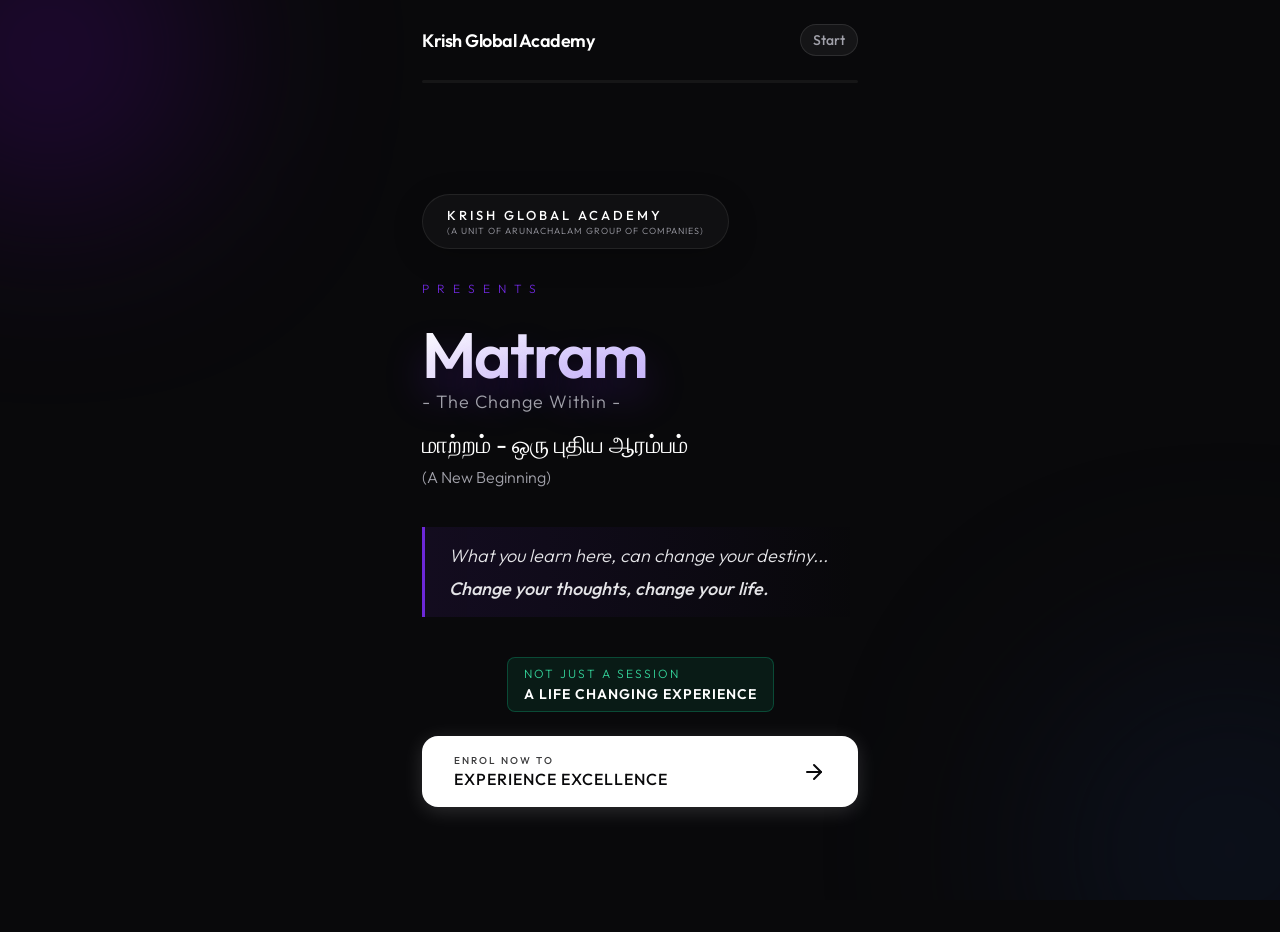
==== index.html @ 9f2ff913 "Add files via upload" ====
<!DOCTYPE html>
<html lang="en">

<head>
  <meta charset="UTF-8">
  <meta name="viewport" content="width=device-width, initial-scale=1.0, maximum-scale=1.0, user-scalable=no">
  <title>Matram - Form Submission</title>
  <link rel="stylesheet" href="style.css">
  <link rel="preconnect" href="https://fonts.googleapis.com">
  <link rel="preconnect" href="https://fonts.gstatic.com" crossorigin>
  <link href="https://fonts.googleapis.com/css2?family=Outfit:wght@300;400;500;600&display=swap" rel="stylesheet">
</head>

<body>

  <div class="background-elements">
    <div class="blob top-left"></div>
    <div class="blob bottom-right"></div>
  </div>

  <div class="app-container">
    <header class="form-header">
      <div class="logo">Krish Global Academy</div>
      <div class="progress-wrap">
        <span id="progressText">1 / 5</span>
      </div>
    </header>

    <div class="progress-container">
      <div class="progress-bar" id="progressBar"></div>
    </div>

    <div class="screens-container" id="screensContainer">

      <!-- Screen 0: Welcome -->
      <div class="screen active" data-index="0" style="padding-top: 50px;">
        <div class="content fade-in-up">

          <div class="presentation-badge">
            <span class="academy-name">KRISH GLOBAL ACADEMY</span>
            <span class="academy-sub">(A Unit of Arunachalam Group of Companies)</span>
          </div>

          <div class="presents-text">PRESENTS</div>

          <div class="title-lockup">
            <h1 class="main-title" style="margin-bottom:0;">Matram</h1>
            <div class="sub-titles">
              <span class="eng-sub">- The Change Within -</span>
              <span class="tam-sub" style="margin-top: 8px;">மாற்றம் - ஒரு புதிய ஆரம்பம்</span>
              <span class="eng-sub-small">(A New Beginning)</span>
            </div>
          </div>

          <div class="quote-box">
            <p>What you learn here, can change your destiny...</p>
            <p><strong>Change your thoughts, change your life.</strong></p>
          </div>

          <div class="footer-lockup">
            <div class="experience-tag">
              <span class="tag-label">NOT JUST A SESSION</span>
              <span class="tag-value">A LIFE CHANGING EXPERIENCE</span>
            </div>

            <button class="primary-btn pulse-glow" style="width:100%; border-radius: 16px;" onclick="nextScreen()">
              <div class="btn-content">
                <span class="btn-top">ENROL NOW TO</span>
                <span class="btn-main">EXPERIENCE EXCELLENCE</span>
              </div>
              <svg width="24" height="24" viewBox="0 0 24 24" fill="none" stroke="currentColor" stroke-width="2"
                stroke-linecap="round" stroke-linejoin="round" style="margin-left: auto;">
                <line x1="5" y1="12" x2="19" y2="12"></line>
                <polyline points="12 5 19 12 12 19"></polyline>
              </svg>
            </button>
          </div>

        </div>
      </div>

      <!-- Screen 1: Name -->
      <div class="screen" data-index="1">
        <div class="content">
          <h2>Change Your Thoughts,<br>Change Your Life...</h2>
          <p class="subtitle">Let's start your new beginning. What is your full name?</p>
          <div class="input-group">
            <input type="text" id="nameInput" placeholder="e.g. Jane Doe" required autocomplete="name">
            <div class="focus-border"></div>
          </div>
          <button class="primary-btn mt-large" onclick="nextScreen()">
            <span>Continue</span>
          </button>
        </div>
      </div>

      <!-- Screen 2: Email -->
      <div class="screen" data-index="2">
        <div class="content">
          <h2>Where should we send your class details?</h2>
          <p class="subtitle">We'll send your masterclass invitation here.</p>
          <div class="input-group">
            <input type="email" id="emailInput" placeholder="name@example.com" required autocomplete="email">
            <div class="focus-border"></div>
          </div>
          <button class="primary-btn mt-large" onclick="nextScreen()">
            <span>Continue</span>
          </button>
        </div>
      </div>

      <!-- Screen 3: Interest -->
      <div class="screen" data-index="3">
        <div class="content">
          <h2>What is your primary goal?</h2>
          <p class="subtitle">Select the area you want to improve the most.</p>
          <div class="options-grid">
            <div class="option-card">
              <div class="option-icon">💎</div>
              <span>Confidence</span>
            </div>
            <div class="option-card">
              <div class="option-icon">📈</div>
              <span>Career Growth</span>
            </div>
            <div class="option-card">
              <div class="option-icon">🧠</div>
              <span>Mindset</span>
            </div>
            <div class="option-card">
              <div class="option-icon">🌱</div>
              <span>Personal Wellness</span>
            </div>
          </div>
          <!-- Next triggered automatically on select -->
        </div>
      </div>

      <!-- Screen 4: Comments -->
      <div class="screen" data-index="4">
        <div class="content">
          <h2>Anything else you'd like to share?</h2>
          <p class="subtitle">Tell us briefly about your biggest current challenge.</p>
          <div class="input-group">
            <textarea id="detailsInput" placeholder="I struggle with..." rows="4"></textarea>
            <div class="focus-border"></div>
          </div>
          <button class="primary-btn mt-large finish-btn" onclick="nextScreen()">
            <span>Submit</span>
            <svg width="24" height="24" viewBox="0 0 24 24" fill="none" stroke="currentColor" stroke-width="2"
              stroke-linecap="round" stroke-linejoin="round">
              <polyline points="20 6 9 17 4 12"></polyline>
            </svg>
          </button>
        </div>
      </div>

      <!-- Screen 5: Success -->
      <div class="screen" data-index="5">
        <div class="content text-center success-content">
          <div class="success-icon">
            <svg viewBox="0 0 24 24" fill="none" stroke="currentColor" stroke-width="2">
              <polyline points="20 6 9 17 4 12"></polyline>
            </svg>
          </div>
          <h1>You're In!</h1>
          <p class="subtitle">Get ready for a life-changing experience. We will email your class details shortly.</p>
        </div>
      </div>

    </div>
  </div>

  <script src="script.js"></script>
</body>

</html>
---- style.css ----
/* style.css */
:root {
  --bg-dark: #09090b;
  --bg-card: rgba(24, 24, 27, 0.6);
  --text-primary: #ffffff;
  --text-secondary: #a1a1aa;
  --accent: #6d28d9;
  --accent-hover: #5b21b6;
  --accent-glow: rgba(109, 40, 217, 0.5);
  --border-light: rgba(255, 255, 255, 0.1);
  --border-focus: rgba(255, 255, 255, 0.3);
  --success: #10b981;
  --font-family: 'Outfit', -apple-system, BlinkMacSystemFont, sans-serif;
  --transition: all 0.4s cubic-bezier(0.16, 1, 0.3, 1);
}

* {
  box-sizing: border-box;
  margin: 0;
  padding: 0;
  -webkit-tap-highlight-color: transparent;
}

body {
  background-color: var(--bg-dark);
  color: var(--text-primary);
  font-family: var(--font-family);
  font-weight: 300;
  height: 100vh;
  width: 100vw;
  overflow: hidden;
  position: relative;
  display: flex;
  justify-content: center;
}

/* Background Effects */
.background-elements {
  position: absolute;
  top: 0; left: 0; width: 100%; height: 100%;
  overflow: hidden;
  z-index: 0;
  pointer-events: none;
}

.blob {
  position: absolute;
  border-radius: 50%;
  filter: blur(100px);
  opacity: 0.5;
  animation: float 10s ease-in-out infinite alternate;
}

.blob.top-left {
  width: 300px; height: 300px;
  background: #3b0764;
  top: -100px; left: -100px;
}

.blob.bottom-right {
  width: 400px; height: 400px;
  background: #0f172a;
  bottom: -150px; right: -150px;
  animation-delay: -5s;
}

@keyframes float {
  0% { transform: translate(0, 0) scale(1); }
  100% { transform: translate(30px, 50px) scale(1.1); }
}

.app-container {
  width: 100%;
  height: 100%;
  max-width: 500px;
  position: relative;
  display: flex;
  flex-direction: column;
  z-index: 1;
  background: transparent;
}

/* Header */
.form-header {
  display: flex;
  justify-content: space-between;
  align-items: center;
  padding: 24px 32px;
  opacity: 0;
  transform: translateY(-20px);
  animation: fadeInDown 0.8s forwards 0.2s;
}

.logo {
  font-weight: 600;
  font-size: 18px;
  letter-spacing: -0.5px;
}

.progress-wrap {
  font-size: 14px;
  font-weight: 500;
  color: var(--text-secondary);
  background: rgba(255, 255, 255, 0.05);
  padding: 6px 12px;
  border-radius: 20px;
  backdrop-filter: blur(10px);
  border: 1px solid var(--border-light);
}

/* Progress Bar */
.progress-container {
  height: 3px;
  background: rgba(255, 255, 255, 0.05);
  margin: 0 32px;
  border-radius: 3px;
  overflow: hidden;
}

.progress-bar {
  height: 100%;
  background: var(--text-primary);
  width: 0%;
  transition: width 0.6s cubic-bezier(0.65, 0, 0.35, 1);
  box-shadow: 0 0 10px rgba(255,255,255,0.5);
}

/* Screens */
.screens-container {
  flex: 1;
  position: relative;
}

.screen {
  position: absolute;
  top: 0; left: 0; width: 100%; height: 100%;
  display: flex;
  flex-direction: column;
  justify-content: center;
  padding: 32px;
  opacity: 0;
  pointer-events: none;
  transform: translateY(40px) scale(0.98);
  transition: var(--transition);
}

.screen.active {
  opacity: 1;
  pointer-events: all;
  transform: translateY(0) scale(1);
}

.screen.previous {
  transform: translateY(-40px) scale(0.98);
  opacity: 0;
}

.content {
  width: 100%;
}

.icon-wrap {
  font-size: 48px;
  margin-bottom: 24px;
  display: inline-block;
  animation: pulse 2s infinite alternate;
}

@keyframes pulse {
  0% { transform: scale(1); text-shadow: 0 0 0 rgba(255,255,255,0); }
  100% { transform: scale(1.1); text-shadow: 0 0 20px rgba(255,255,255,0.3); }
}

h1 {
  font-size: 42px;
  font-weight: 500;
  line-height: 1.1;
  letter-spacing: -1px;
  margin-bottom: 16px;
  background: linear-gradient(180deg, #fff, #a1a1aa);
  -webkit-background-clip: text;
  -webkit-text-fill-color: transparent;
}

h2 {
  font-size: 32px;
  font-weight: 500;
  line-height: 1.2;
  margin-bottom: 12px;
  letter-spacing: -0.5px;
}

p.subtitle {
  color: var(--text-secondary);
  font-size: 18px;
  line-height: 1.5;
}

/* Inputs */
.input-group {
  margin-top: 40px;
  position: relative;
}

input[type="text"],
input[type="email"],
textarea {
  width: 100%;
  background: transparent;
  border: none;
  color: var(--text-primary);
  font-size: 28px;
  font-weight: 400;
  padding: 12px 0;
  font-family: inherit;
  outline: none;
  resize: none;
}

input::placeholder, textarea::placeholder {
  color: rgba(255, 255, 255, 0.15);
}

.focus-border {
  position: absolute;
  bottom: 0;
  left: 0;
  width: 100%;
  height: 2px;
  background: var(--border-light);
  transition: var(--transition);
}

.focus-border::after {
  content: '';
  position: absolute;
  bottom: 0;
  left: 0;
  width: 0%;
  height: 2px;
  background: var(--text-primary);
  transition: width 0.4s ease;
  box-shadow: 0 0 10px rgba(255,255,255,0.3);
}

input:focus ~ .focus-border::after,
textarea:focus ~ .focus-border::after {
  width: 100%;
}

.error-shake {
  animation: shake 0.5s cubic-bezier(.36,.07,.19,.97) both;
}

@keyframes shake {
  10%, 90% { transform: translate3d(-1px, 0, 0); }
  20%, 80% { transform: translate3d(2px, 0, 0); }
  30%, 50%, 70% { transform: translate3d(-4px, 0, 0); }
  40%, 60% { transform: translate3d(4px, 0, 0); }
}

/* Buttons */
.primary-btn {
  background: var(--text-primary);
  color: var(--bg-dark);
  border: none;
  border-radius: 100px;
  padding: 18px 32px;
  font-size: 18px;
  font-weight: 500;
  font-family: inherit;
  cursor: pointer;
  display: flex;
  align-items: center;
  justify-content: center;
  gap: 12px;
  width: fit-content;
  transition: var(--transition);
  box-shadow: 0 4px 20px rgba(255, 255, 255, 0.15);
}

.primary-btn:hover {
  transform: translateY(-2px);
  box-shadow: 0 6px 25px rgba(255, 255, 255, 0.25);
  background: #f4f4f5;
}

.primary-btn:active {
  transform: translateY(1px);
}

.mt-large {
  margin-top: 48px;
}

/* Options */
.options-grid {
  display: flex;
  flex-direction: column;
  gap: 16px;
  margin-top: 40px;
}

.option-card {
  background: var(--bg-card);
  border: 1px solid var(--border-light);
  border-radius: 16px;
  padding: 20px 24px;
  display: flex;
  align-items: center;
  gap: 16px;
  cursor: pointer;
  transition: var(--transition);
  font-size: 18px;
  backdrop-filter: blur(10px);
}

.option-icon {
  font-size: 24px;
  background: rgba(255, 255, 255, 0.05);
  width: 48px;
  height: 48px;
  border-radius: 50%;
  display: flex;
  align-items: center;
  justify-content: center;
}

.option-card:hover {
  border-color: var(--border-focus);
  background: rgba(255, 255, 255, 0.05);
  transform: translateY(-2px);
}

.option-card.selected {
  border-color: var(--text-primary);
  background: rgba(255, 255, 255, 0.1);
  box-shadow: 0 0 20px rgba(255,255,255,0.1);
}

.option-card.selected .option-icon {
  background: var(--text-primary);
  color: var(--bg-dark);
}

/* Success Screen */
.text-center {
  text-align: center;
  align-items: center;
  display: flex;
  flex-direction: column;
}

.success-icon {
  width: 80px;
  height: 80px;
  background: var(--success);
  border-radius: 50%;
  display: flex;
  align-items: center;
  justify-content: center;
  margin-bottom: 32px;
  color: #fff;
  box-shadow: 0 0 40px rgba(16, 185, 129, 0.4);
  animation: scaleIn 0.6s cubic-bezier(0.175, 0.885, 0.32, 1.275) forwards;
}

.success-icon svg {
  width: 40px;
  height: 40px;
}

/* Animations */
.fade-in-up {
  animation: fadeInUp 0.8s cubic-bezier(0.16, 1, 0.3, 1) forwards;
}

@keyframes fadeInUp {
  from { opacity: 0; transform: translateY(40px); }
  to { opacity: 1; transform: translateY(0); }
}

@keyframes fadeInDown {
  from { opacity: 0; transform: translateY(-20px); }
  to { opacity: 1; transform: translateY(0); }
}

@keyframes scaleIn {
  from { transform: scale(0); opacity: 0; }
  to { transform: scale(1); opacity: 1; }
}

/* Custom Screen 0 Layout */
.presentation-badge {
  display: inline-flex;
  flex-direction: column;
  background: rgba(255, 255, 255, 0.03);
  border: 1px solid rgba(255, 255, 255, 0.08);
  padding: 12px 24px;
  border-radius: 100px;
  backdrop-filter: blur(10px);
  margin: 0 auto 32px auto;
  box-shadow: 0 8px 32px rgba(0, 0, 0, 0.2);
}
.academy-name {
  font-size: 13px;
  letter-spacing: 3px;
  text-transform: uppercase;
  color: #fff;
  font-weight: 500;
  margin-bottom: 2px;
}
.academy-sub {
  font-size: 9px;
  letter-spacing: 1px;
  text-transform: uppercase;
  color: var(--text-secondary);
}
.presents-text {
  font-size: 12px;
  letter-spacing: 8px;
  text-transform: uppercase;
  color: var(--accent);
  margin-bottom: 24px;
}
.title-lockup {
  margin-bottom: 40px;
}
.main-title {
  font-size: 64px;
  font-weight: 600;
  letter-spacing: -2px;
  line-height: 1.1;
  background: linear-gradient(135deg, #ffffff 0%, #a78bfa 100%);
  -webkit-background-clip: text;
  -webkit-text-fill-color: transparent;
  margin-bottom: 8px;
  text-shadow: 0 20px 40px rgba(109, 40, 217, 0.3);
}
.sub-titles {
  display: flex;
  flex-direction: column;
  gap: 8px;
}
.eng-sub {
  font-size: 18px;
  color: var(--text-secondary);
  letter-spacing: 1px;
}
.tam-sub {
  font-size: 24px;
  color: #fff;
  font-weight: 400;
}
.eng-sub-small {
  font-size: 16px;
  color: var(--text-secondary);
}
.quote-box {
  border-left: 3px solid var(--accent);
  padding: 16px 24px;
  background: linear-gradient(90deg, rgba(109,40,217,0.1) 0%, rgba(0,0,0,0) 100%);
  margin-bottom: 40px;
  text-align: left;
}
.quote-box p {
  font-size: 18px;
  font-style: italic;
  color: #e4e4e7;
  line-height: 1.4;
  margin-bottom: 8px;
}
.quote-box p:last-child {
  margin-bottom: 0;
}
.quote-box p strong {
  font-weight: 500;
}
.footer-lockup {
  display: flex;
  flex-direction: column;
  align-items: center;
}
.experience-tag {
  display: inline-block;
  background: rgba(16, 185, 129, 0.1);
  border: 1px solid rgba(16, 185, 129, 0.3);
  padding: 8px 16px;
  border-radius: 8px;
  margin-bottom: 24px;
}
.tag-label {
  display: block;
  color: #34d399;
  font-size: 12px;
  letter-spacing: 2px;
  margin-bottom: 4px;
}
.tag-value {
  display: block;
  font-size: 14px;
  font-weight: 600;
  letter-spacing: 1px;
  color: #fff;
}
.btn-content {
  display: flex;
  flex-direction: column;
  align-items: flex-start;
}
.btn-top {
  font-size: 10px;
  letter-spacing: 2px;
  opacity: 0.8;
  margin-bottom: 2px;
}
.btn-main {
  font-size: 16px;
  letter-spacing: 1px;
}
.pulse-glow {
  animation: buttonPulse 3s infinite;
}
@keyframes buttonPulse {
  0% { box-shadow: 0 0 0 0 rgba(167, 139, 250, 0.4); }
  70% { box-shadow: 0 0 0 15px rgba(167, 139, 250, 0); }
  100% { box-shadow: 0 0 0 0 rgba(167, 139, 250, 0); }
}

@media (max-width: 480px) {
  h1 { font-size: 36px; }
  h2 { font-size: 28px; }
  input[type="text"], input[type="email"], textarea { font-size: 24px; }
  .primary-btn { width: 100%; justify-content: center; }
  .main-title { font-size: 52px; }
  .tam-sub { font-size: 22px; }
  .experience-tag { width: 100%; border-radius: 12px; }
}
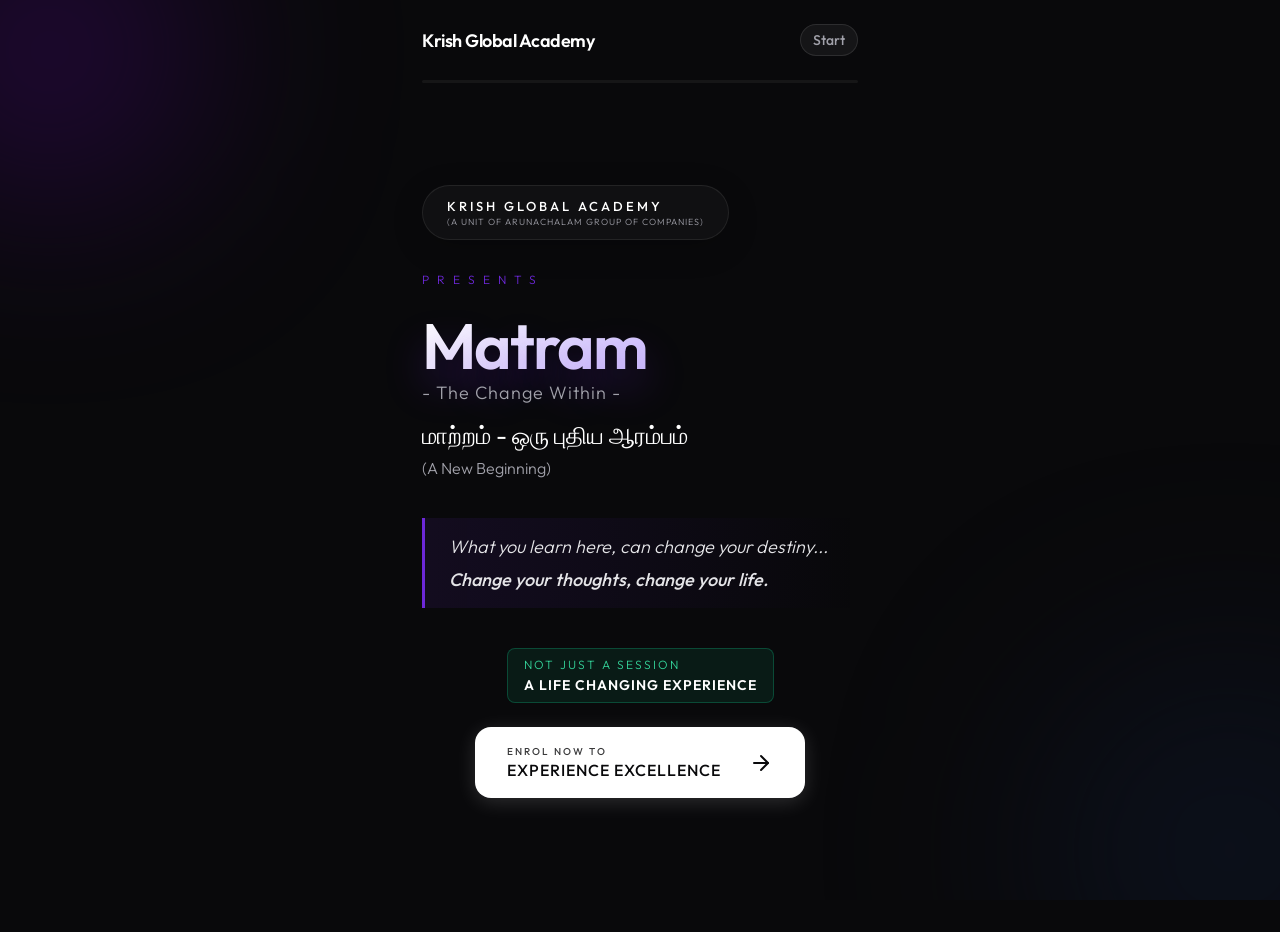
==== commit 5d92fe34: "Update index.html" ====
--- a/index.html
+++ b/index.html
@@ -33,7 +33,7 @@
     <div class="screens-container" id="screensContainer">
 
       <!-- Screen 0: Welcome -->
-      <div class="screen active" data-index="0" style="padding-top: 50px;">
+      <div class="screen active" data-index="0">
         <div class="content fade-in-up">
 
           <div class="presentation-badge">
@@ -63,13 +63,13 @@
               <span class="tag-value">A LIFE CHANGING EXPERIENCE</span>
             </div>
 
-            <button class="primary-btn pulse-glow" style="width:100%; border-radius: 16px;" onclick="nextScreen()">
+            <button class="primary-btn pulse-glow" style="margin: 0 auto; border-radius: 16px;" onclick="nextScreen()">
               <div class="btn-content">
                 <span class="btn-top">ENROL NOW TO</span>
                 <span class="btn-main">EXPERIENCE EXCELLENCE</span>
               </div>
               <svg width="24" height="24" viewBox="0 0 24 24" fill="none" stroke="currentColor" stroke-width="2"
-                stroke-linecap="round" stroke-linejoin="round" style="margin-left: auto;">
+                stroke-linecap="round" stroke-linejoin="round" style="margin-left: 16px;">
                 <line x1="5" y1="12" x2="19" y2="12"></line>
                 <polyline points="12 5 19 12 12 19"></polyline>
               </svg>
@@ -174,4 +174,4 @@
   <script src="script.js"></script>
 </body>
 
-</html>+</html>
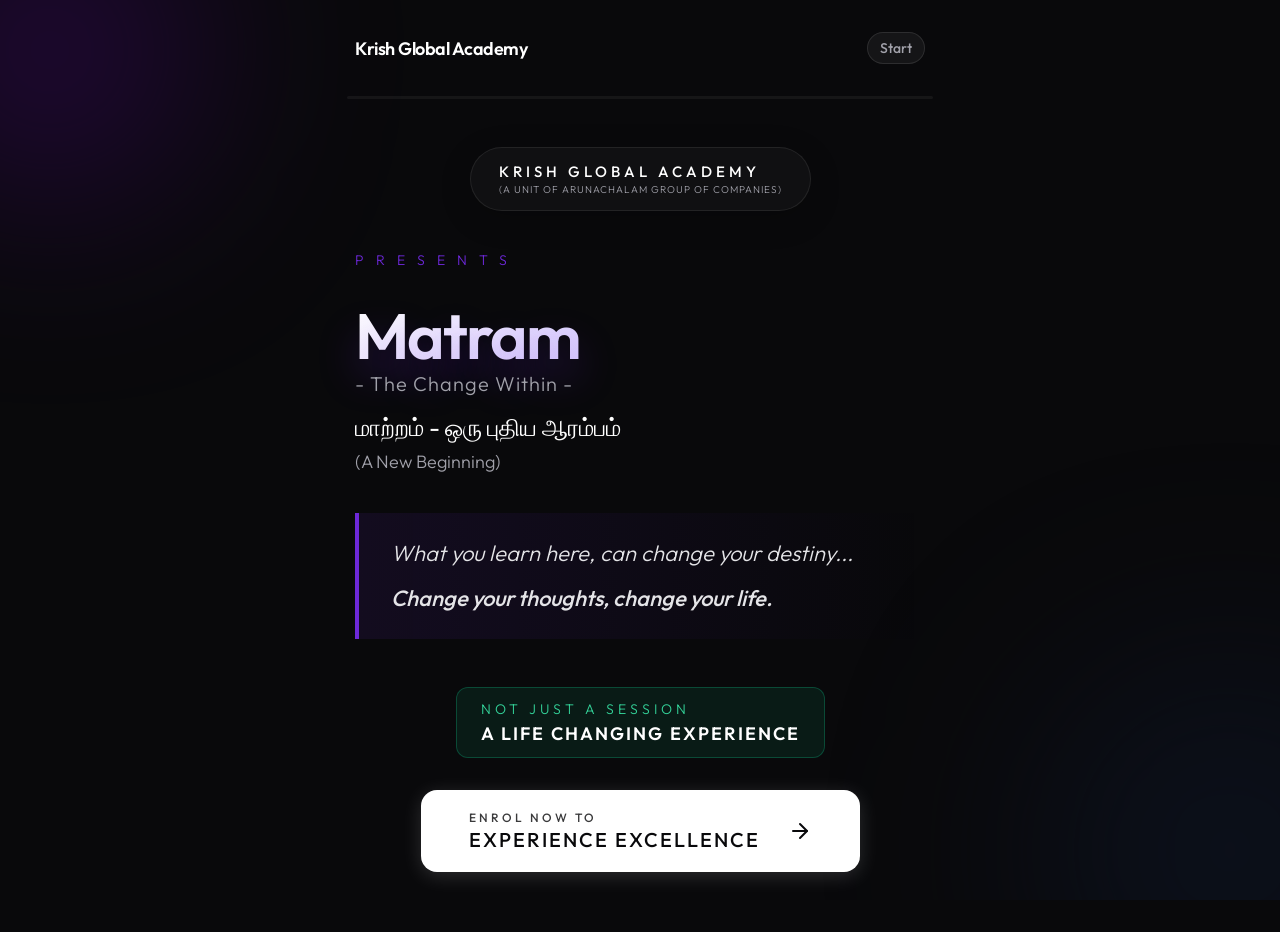
==== commit 9dc5947e: "Update form screens for user information collection" ====
--- a/index.html
+++ b/index.html
@@ -94,77 +94,235 @@
         </div>
       </div>
 
-      <!-- Screen 2: Email -->
+      <!-- Screen 2: Age & DOB -->
       <div class="screen" data-index="2">
         <div class="content">
-          <h2>Where should we send your class details?</h2>
-          <p class="subtitle">We'll send your masterclass invitation here.</p>
-          <div class="input-group">
-            <input type="email" id="emailInput" placeholder="name@example.com" required autocomplete="email">
-            <div class="focus-border"></div>
-          </div>
-          <button class="primary-btn mt-large" onclick="nextScreen()">
-            <span>Continue</span>
-          </button>
-        </div>
-      </div>
-
-      <!-- Screen 3: Interest -->
+          <h2>About You</h2>
+          <p class="subtitle">Please provide your age and date of birth.</p>
+          <div class="input-group">
+            <input type="number" id="ageInput" placeholder="Your Age" required min="10" max="120"
+              style="margin-bottom: 24px;">
+            <div class="focus-border"></div>
+          </div>
+          <div class="input-group" style="margin-top: 16px;">
+            <input type="date" id="dobInput" required>
+            <div class="focus-border"></div>
+          </div>
+          <button class="primary-btn mt-large" onclick="nextScreen()">
+            <span>Continue</span>
+          </button>
+        </div>
+      </div>
+
+      <!-- Screen 3: Gender -->
       <div class="screen" data-index="3">
         <div class="content">
-          <h2>What is your primary goal?</h2>
-          <p class="subtitle">Select the area you want to improve the most.</p>
-          <div class="options-grid">
-            <div class="option-card">
-              <div class="option-icon">💎</div>
-              <span>Confidence</span>
-            </div>
-            <div class="option-card">
-              <div class="option-icon">📈</div>
-              <span>Career Growth</span>
-            </div>
-            <div class="option-card">
-              <div class="option-icon">🧠</div>
-              <span>Mindset</span>
-            </div>
-            <div class="option-card">
-              <div class="option-icon">🌱</div>
-              <span>Personal Wellness</span>
-            </div>
-          </div>
-          <!-- Next triggered automatically on select -->
-        </div>
-      </div>
-
-      <!-- Screen 4: Comments -->
+          <h2>What is your gender?</h2>
+          <p class="subtitle">Select your gender below.</p>
+          <div class="options-grid" data-field="gender">
+            <div class="option-card" data-value="Male">
+              <span>Male</span>
+            </div>
+            <div class="option-card" data-value="Female">
+              <span>Female</span>
+            </div>
+            <div class="option-card" data-value="Other">
+              <span>Other</span>
+            </div>
+          </div>
+        </div>
+      </div>
+
+      <!-- Screen 4: Whatsapp -->
       <div class="screen" data-index="4">
         <div class="content">
-          <h2>Anything else you'd like to share?</h2>
-          <p class="subtitle">Tell us briefly about your biggest current challenge.</p>
-          <div class="input-group">
-            <textarea id="detailsInput" placeholder="I struggle with..." rows="4"></textarea>
-            <div class="focus-border"></div>
-          </div>
-          <button class="primary-btn mt-large finish-btn" onclick="nextScreen()">
-            <span>Submit</span>
-            <svg width="24" height="24" viewBox="0 0 24 24" fill="none" stroke="currentColor" stroke-width="2"
-              stroke-linecap="round" stroke-linejoin="round">
-              <polyline points="20 6 9 17 4 12"></polyline>
-            </svg>
-          </button>
-        </div>
-      </div>
-
-      <!-- Screen 5: Success -->
+          <h2>Your WhatsApp Number</h2>
+          <p class="subtitle">For updates regarding the program.</p>
+          <div class="input-group">
+            <input type="tel" id="whatsappInput" placeholder="+91 98765 43210" required>
+            <div class="focus-border"></div>
+          </div>
+          <button class="primary-btn mt-large" onclick="nextScreen()">
+            <span>Continue</span>
+          </button>
+        </div>
+      </div>
+
+      <!-- Screen 5: Address -->
       <div class="screen" data-index="5">
+        <div class="content">
+          <h2>Residential Address</h2>
+          <p class="subtitle">Where do you live?</p>
+          <div class="input-group">
+            <textarea id="addressInput" placeholder="Enter your full address..." rows="4" required></textarea>
+            <div class="focus-border"></div>
+          </div>
+          <button class="primary-btn mt-large" onclick="nextScreen()">
+            <span>Continue</span>
+          </button>
+        </div>
+      </div>
+
+      <!-- Screen 6: Occupation -->
+      <div class="screen" data-index="6">
+        <div class="content">
+          <h2>Current Occupation</h2>
+          <p class="subtitle">What do you currently do?</p>
+          <div class="options-grid" data-field="occupation">
+            <div class="option-card" data-value="Student">
+              <span>Student</span>
+            </div>
+            <div class="option-card" data-value="Working Professional">
+              <span>Working Professional</span>
+            </div>
+            <div class="option-card" data-value="Business/Self-employed">
+              <span>Business/Self-employed</span>
+            </div>
+            <div class="option-card" data-value="Other">
+              <span>Other</span>
+            </div>
+          </div>
+          <div class="conditional-wrap" id="studentCourseWrap">
+            <div class="input-group">
+              <input type="text" id="courseInput" placeholder="Which course are you pursuing?">
+              <div class="focus-border"></div>
+            </div>
+            <button class="primary-btn mt-large" onclick="nextScreen()">
+              <span>Continue</span>
+            </button>
+          </div>
+        </div>
+      </div>
+
+      <!-- Screen 7: Aim/Goal -->
+      <div class="screen" data-index="7">
+        <div class="content">
+          <h2>Your Aim / Goal</h2>
+          <p class="subtitle">What do you want to achieve in life?</p>
+          <div class="input-group">
+            <textarea id="aimInput" placeholder="My goal is..." rows="3" required></textarea>
+            <div class="focus-border"></div>
+          </div>
+          <button class="primary-btn mt-large" onclick="nextScreen()">
+            <span>Continue</span>
+          </button>
+        </div>
+      </div>
+
+      <!-- Screen 8: Program Source -->
+      <div class="screen" data-index="8">
+        <div class="content">
+          <h2>How did you know about this program?</h2>
+          <p class="subtitle">Select one below.</p>
+          <div class="options-grid" data-field="source">
+            <div class="option-card" data-value="Instagram/Social Media">
+              <span>Instagram / Social Media</span>
+            </div>
+            <div class="option-card" data-value="Friends/Family">
+              <span>Friends / Family</span>
+            </div>
+            <div class="option-card" data-value="Advertisement">
+              <span>Advertisement</span>
+            </div>
+            <div class="option-card" data-value="Other">
+              <span>Other</span>
+            </div>
+          </div>
+        </div>
+      </div>
+
+      <!-- Screen 9: Payment -->
+      <div class="screen" data-index="9">
+        <div class="content">
+          <h2>Registration Fee Payment</h2>
+          <p class="subtitle">How would you like to pay the ₹350 registration fee? (Our team will contact you within 24
+            hours)</p>
+          <div class="options-grid" data-field="payment">
+            <div class="option-card" data-value="Online">
+              <span>Online Payment</span>
+            </div>
+            <div class="option-card" data-value="Offline">
+              <span>Offline / Cash</span>
+            </div>
+          </div>
+        </div>
+      </div>
+
+      <!-- Screen 10: Health -->
+      <div class="screen" data-index="10">
+        <div class="content">
+          <h2>Health Issues</h2>
+          <p class="subtitle">Do you have any health issues?</p>
+          <div class="options-grid" data-field="health_issues">
+            <div class="option-card" data-value="Yes">
+              <span>Yes</span>
+            </div>
+            <div class="option-card" data-value="No">
+              <span>No</span>
+            </div>
+          </div>
+          <div class="conditional-wrap" id="healthIssueWrap">
+            <div class="input-group">
+              <input type="text" id="healthDetailsInput" placeholder="Please mention briefly...">
+              <div class="focus-border"></div>
+            </div>
+            <button class="primary-btn mt-large" onclick="nextScreen()">
+              <span>Continue</span>
+            </button>
+          </div>
+        </div>
+      </div>
+
+      <!-- Screen 11: Current Problems -->
+      <div class="screen" data-index="11">
+        <div class="content">
+          <h2>Current Life Challenges</h2>
+          <p class="subtitle">Any problems you are facing in your current life? (Feel free to mention)</p>
+          <div class="input-group">
+            <textarea id="problemsInput" placeholder="I am facing..." rows="4"></textarea>
+            <div class="focus-border"></div>
+          </div>
+          <button class="primary-btn mt-large" onclick="nextScreen()">
+            <span>Continue</span>
+          </button>
+        </div>
+      </div>
+
+      <!-- Screen 12: Charity -->
+      <div class="screen" data-index="12">
+        <div class="content">
+          <h2>Charity Contribution</h2>
+          <p class="subtitle">Would you like to contribute for charity?</p>
+          <div class="options-grid" data-field="charity">
+            <div class="option-card" data-value="Yes">
+              <span>Yes</span>
+            </div>
+            <div class="option-card" data-value="No">
+              <span>No</span>
+            </div>
+          </div>
+          <div class="conditional-wrap" id="charitySubmitWrap">
+            <button class="primary-btn mt-large finish-btn" onclick="nextScreen()">
+              <span>Submit Profile</span>
+              <svg width="24" height="24" viewBox="0 0 24 24" fill="none" stroke="currentColor" stroke-width="2"
+                stroke-linecap="round" stroke-linejoin="round">
+                <polyline points="20 6 9 17 4 12"></polyline>
+              </svg>
+            </button>
+          </div>
+        </div>
+      </div>
+
+      <!-- Screen 13: Success -->
+      <div class="screen" data-index="13">
         <div class="content text-center success-content">
           <div class="success-icon">
             <svg viewBox="0 0 24 24" fill="none" stroke="currentColor" stroke-width="2">
               <polyline points="20 6 9 17 4 12"></polyline>
             </svg>
           </div>
-          <h1>You're In!</h1>
-          <p class="subtitle">Get ready for a life-changing experience. We will email your class details shortly.</p>
+          <h1>Successfully Registered!</h1>
+          <p class="subtitle">Thank you for submitting your details. Our team will contact you within 24 hours.</p>
         </div>
       </div>
 
--- a/style.css
+++ b/style.css
@@ -21,12 +21,20 @@
   -webkit-tap-highlight-color: transparent;
 }
 
+html {
+  height: -webkit-fill-available;
+}
+
 body {
   background-color: var(--bg-dark);
   color: var(--text-primary);
   font-family: var(--font-family);
   font-weight: 300;
   height: 100vh;
+  /* Fallback */
+  height: 100dvh;
+  /* Dynamic viewport height fixes mobile browser UI clipping */
+  min-height: -webkit-fill-available;
   width: 100vw;
   overflow: hidden;
   position: relative;
@@ -37,7 +45,10 @@
 /* Background Effects */
 .background-elements {
   position: absolute;
-  top: 0; left: 0; width: 100%; height: 100%;
+  top: 0;
+  left: 0;
+  width: 100%;
+  height: 100%;
   overflow: hidden;
   z-index: 0;
   pointer-events: none;
@@ -52,27 +63,36 @@
 }
 
 .blob.top-left {
-  width: 300px; height: 300px;
+  width: 300px;
+  height: 300px;
   background: #3b0764;
-  top: -100px; left: -100px;
+  top: -100px;
+  left: -100px;
 }
 
 .blob.bottom-right {
-  width: 400px; height: 400px;
+  width: 400px;
+  height: 400px;
   background: #0f172a;
-  bottom: -150px; right: -150px;
+  bottom: -150px;
+  right: -150px;
   animation-delay: -5s;
 }
 
 @keyframes float {
-  0% { transform: translate(0, 0) scale(1); }
-  100% { transform: translate(30px, 50px) scale(1.1); }
+  0% {
+    transform: translate(0, 0) scale(1);
+  }
+
+  100% {
+    transform: translate(30px, 50px) scale(1.1);
+  }
 }
 
 .app-container {
   width: 100%;
   height: 100%;
-  max-width: 500px;
+  max-width: 650px;
   position: relative;
   display: flex;
   flex-direction: column;
@@ -122,7 +142,7 @@
   background: var(--text-primary);
   width: 0%;
   transition: width 0.6s cubic-bezier(0.65, 0, 0.35, 1);
-  box-shadow: 0 0 10px rgba(255,255,255,0.5);
+  box-shadow: 0 0 10px rgba(255, 255, 255, 0.5);
 }
 
 /* Screens */
@@ -133,15 +153,21 @@
 
 .screen {
   position: absolute;
-  top: 0; left: 0; width: 100%; height: 100%;
-  display: flex;
-  flex-direction: column;
-  justify-content: center;
-  padding: 32px;
+  top: 0;
+  left: 0;
+  width: 100%;
+  height: 100%;
+  overflow-y: auto;
+  overflow-x: hidden;
   opacity: 0;
   pointer-events: none;
   transform: translateY(40px) scale(0.98);
   transition: var(--transition);
+  scrollbar-width: none;
+}
+
+.screen::-webkit-scrollbar {
+  display: none;
 }
 
 .screen.active {
@@ -157,6 +183,11 @@
 
 .content {
   width: 100%;
+  min-height: 100%;
+  display: flex;
+  flex-direction: column;
+  justify-content: center;
+  padding: 32px;
 }
 
 .icon-wrap {
@@ -167,8 +198,15 @@
 }
 
 @keyframes pulse {
-  0% { transform: scale(1); text-shadow: 0 0 0 rgba(255,255,255,0); }
-  100% { transform: scale(1.1); text-shadow: 0 0 20px rgba(255,255,255,0.3); }
+  0% {
+    transform: scale(1);
+    text-shadow: 0 0 0 rgba(255, 255, 255, 0);
+  }
+
+  100% {
+    transform: scale(1.1);
+    text-shadow: 0 0 20px rgba(255, 255, 255, 0.3);
+  }
 }
 
 h1 {
@@ -217,7 +255,8 @@
   resize: none;
 }
 
-input::placeholder, textarea::placeholder {
+input::placeholder,
+textarea::placeholder {
   color: rgba(255, 255, 255, 0.15);
 }
 
@@ -240,23 +279,40 @@
   height: 2px;
   background: var(--text-primary);
   transition: width 0.4s ease;
-  box-shadow: 0 0 10px rgba(255,255,255,0.3);
-}
-
-input:focus ~ .focus-border::after,
-textarea:focus ~ .focus-border::after {
+  box-shadow: 0 0 10px rgba(255, 255, 255, 0.3);
+}
+
+input:focus~.focus-border::after,
+textarea:focus~.focus-border::after {
   width: 100%;
 }
 
 .error-shake {
-  animation: shake 0.5s cubic-bezier(.36,.07,.19,.97) both;
+  animation: shake 0.5s cubic-bezier(.36, .07, .19, .97) both;
 }
 
 @keyframes shake {
-  10%, 90% { transform: translate3d(-1px, 0, 0); }
-  20%, 80% { transform: translate3d(2px, 0, 0); }
-  30%, 50%, 70% { transform: translate3d(-4px, 0, 0); }
-  40%, 60% { transform: translate3d(4px, 0, 0); }
+
+  10%,
+  90% {
+    transform: translate3d(-1px, 0, 0);
+  }
+
+  20%,
+  80% {
+    transform: translate3d(2px, 0, 0);
+  }
+
+  30%,
+  50%,
+  70% {
+    transform: translate3d(-4px, 0, 0);
+  }
+
+  40%,
+  60% {
+    transform: translate3d(4px, 0, 0);
+  }
 }
 
 /* Buttons */
@@ -335,7 +391,7 @@
 .option-card.selected {
   border-color: var(--text-primary);
   background: rgba(255, 255, 255, 0.1);
-  box-shadow: 0 0 20px rgba(255,255,255,0.1);
+  box-shadow: 0 0 20px rgba(255, 255, 255, 0.1);
 }
 
 .option-card.selected .option-icon {
@@ -376,18 +432,39 @@
 }
 
 @keyframes fadeInUp {
-  from { opacity: 0; transform: translateY(40px); }
-  to { opacity: 1; transform: translateY(0); }
+  from {
+    opacity: 0;
+    transform: translateY(40px);
+  }
+
+  to {
+    opacity: 1;
+    transform: translateY(0);
+  }
 }
 
 @keyframes fadeInDown {
-  from { opacity: 0; transform: translateY(-20px); }
-  to { opacity: 1; transform: translateY(0); }
+  from {
+    opacity: 0;
+    transform: translateY(-20px);
+  }
+
+  to {
+    opacity: 1;
+    transform: translateY(0);
+  }
 }
 
 @keyframes scaleIn {
-  from { transform: scale(0); opacity: 0; }
-  to { transform: scale(1); opacity: 1; }
+  from {
+    transform: scale(0);
+    opacity: 0;
+  }
+
+  to {
+    transform: scale(1);
+    opacity: 1;
+  }
 }
 
 /* Custom Screen 0 Layout */
@@ -402,6 +479,7 @@
   margin: 0 auto 32px auto;
   box-shadow: 0 8px 32px rgba(0, 0, 0, 0.2);
 }
+
 .academy-name {
   font-size: 13px;
   letter-spacing: 3px;
@@ -410,12 +488,14 @@
   font-weight: 500;
   margin-bottom: 2px;
 }
+
 .academy-sub {
   font-size: 9px;
   letter-spacing: 1px;
   text-transform: uppercase;
   color: var(--text-secondary);
 }
+
 .presents-text {
   font-size: 12px;
   letter-spacing: 8px;
@@ -423,9 +503,11 @@
   color: var(--accent);
   margin-bottom: 24px;
 }
+
 .title-lockup {
   margin-bottom: 40px;
 }
+
 .main-title {
   font-size: 64px;
   font-weight: 600;
@@ -437,32 +519,38 @@
   margin-bottom: 8px;
   text-shadow: 0 20px 40px rgba(109, 40, 217, 0.3);
 }
+
 .sub-titles {
   display: flex;
   flex-direction: column;
   gap: 8px;
 }
+
 .eng-sub {
   font-size: 18px;
   color: var(--text-secondary);
   letter-spacing: 1px;
 }
+
 .tam-sub {
   font-size: 24px;
   color: #fff;
   font-weight: 400;
 }
+
 .eng-sub-small {
   font-size: 16px;
   color: var(--text-secondary);
 }
+
 .quote-box {
   border-left: 3px solid var(--accent);
   padding: 16px 24px;
-  background: linear-gradient(90deg, rgba(109,40,217,0.1) 0%, rgba(0,0,0,0) 100%);
+  background: linear-gradient(90deg, rgba(109, 40, 217, 0.1) 0%, rgba(0, 0, 0, 0) 100%);
   margin-bottom: 40px;
   text-align: left;
 }
+
 .quote-box p {
   font-size: 18px;
   font-style: italic;
@@ -470,17 +558,21 @@
   line-height: 1.4;
   margin-bottom: 8px;
 }
+
 .quote-box p:last-child {
   margin-bottom: 0;
 }
+
 .quote-box p strong {
   font-weight: 500;
 }
+
 .footer-lockup {
   display: flex;
   flex-direction: column;
   align-items: center;
 }
+
 .experience-tag {
   display: inline-block;
   background: rgba(16, 185, 129, 0.1);
@@ -489,6 +581,7 @@
   border-radius: 8px;
   margin-bottom: 24px;
 }
+
 .tag-label {
   display: block;
   color: #34d399;
@@ -496,6 +589,7 @@
   letter-spacing: 2px;
   margin-bottom: 4px;
 }
+
 .tag-value {
   display: block;
   font-size: 14px;
@@ -503,36 +597,382 @@
   letter-spacing: 1px;
   color: #fff;
 }
+
 .btn-content {
   display: flex;
   flex-direction: column;
   align-items: flex-start;
 }
+
 .btn-top {
   font-size: 10px;
   letter-spacing: 2px;
   opacity: 0.8;
   margin-bottom: 2px;
 }
+
 .btn-main {
   font-size: 16px;
   letter-spacing: 1px;
 }
+
 .pulse-glow {
   animation: buttonPulse 3s infinite;
 }
+
 @keyframes buttonPulse {
-  0% { box-shadow: 0 0 0 0 rgba(167, 139, 250, 0.4); }
-  70% { box-shadow: 0 0 0 15px rgba(167, 139, 250, 0); }
-  100% { box-shadow: 0 0 0 0 rgba(167, 139, 250, 0); }
+  0% {
+    box-shadow: 0 0 0 0 rgba(167, 139, 250, 0.4);
+  }
+
+  70% {
+    box-shadow: 0 0 0 15px rgba(167, 139, 250, 0);
+  }
+
+  100% {
+    box-shadow: 0 0 0 0 rgba(167, 139, 250, 0);
+  }
 }
 
 @media (max-width: 480px) {
-  h1 { font-size: 36px; }
-  h2 { font-size: 28px; }
-  input[type="text"], input[type="email"], textarea { font-size: 24px; }
-  .primary-btn { width: 100%; justify-content: center; }
-  .main-title { font-size: 52px; }
-  .tam-sub { font-size: 22px; }
-  .experience-tag { width: 100%; border-radius: 12px; }
-}
+  h1 {
+    font-size: 32px;
+  }
+
+  h2 {
+    font-size: 26px;
+  }
+
+  input[type="text"],
+  input[type="email"],
+  textarea {
+    font-size: 20px;
+  }
+
+  .primary-btn {
+    width: 100%;
+    justify-content: center;
+    padding: 14px 20px;
+  }
+
+  .matram-title {
+    font-size: 36px;
+    margin-bottom: 4px;
+  }
+
+  .tamil-title {
+    font-size: 16px;
+    margin-bottom: 4px;
+  }
+
+  .eng-sub {
+    font-size: 13px;
+  }
+
+  .eng-sub-small {
+    font-size: 12px;
+  }
+
+  .presentation-badge {
+    margin-bottom: 12px;
+    padding: 8px 12px;
+  }
+
+  .academy-name {
+    font-size: 11px;
+  }
+
+  .title-lockup {
+    margin-bottom: 16px;
+  }
+
+  .sub-titles {
+    gap: 4px;
+  }
+
+  .quote-box {
+    margin-bottom: 16px;
+    padding: 10px 14px;
+  }
+
+  .quote-box p {
+    font-size: 14px;
+    margin-bottom: 4px;
+  }
+
+  .presents-text {
+    margin-bottom: 12px;
+    font-size: 10px;
+  }
+
+  .experience-tag {
+    width: 100%;
+    border-radius: 12px;
+    margin-bottom: 16px;
+    padding: 8px;
+    font-size: 10px;
+  }
+
+  .btn-main-text {
+    font-size: 14px;
+  }
+
+  .content {
+    padding: 24px 20px;
+  }
+
+  .form-header {
+    padding: 12px 20px;
+  }
+}
+
+/* Extra small devices (Samsung Galaxy S8/S9, iPhone SE, etc. at ~360px width) */
+@media (max-width: 400px) {
+  h1 {
+    font-size: 28px;
+  }
+
+  h2 {
+    font-size: 22px;
+  }
+
+  p.subtitle {
+    font-size: 14px;
+  }
+
+  input[type="text"],
+  input[type="email"],
+  textarea {
+    font-size: 18px;
+  }
+
+  .primary-btn {
+    padding: 16px 20px;
+  }
+
+  .matram-title {
+    font-size: 32px;
+    margin-bottom: 4px;
+  }
+
+  .tamil-title {
+    font-size: 15px;
+    margin-bottom: 4px;
+  }
+
+  .eng-sub {
+    font-size: 12px;
+  }
+
+  .eng-sub-small {
+    font-size: 10px;
+  }
+
+  .presentation-badge {
+    margin-bottom: 16px;
+    padding: 10px 16px;
+  }
+
+  .academy-name {
+    font-size: 10px;
+    letter-spacing: 2px;
+  }
+
+  .academy-sub {
+    font-size: 8px;
+  }
+
+  .presents-text {
+    margin-bottom: 16px;
+    font-size: 10px;
+    letter-spacing: 6px;
+  }
+
+  .title-lockup {
+    margin-bottom: 20px;
+  }
+
+  .sub-titles {
+    gap: 4px;
+  }
+
+  .quote-box {
+    margin-bottom: 24px;
+    padding: 16px 20px;
+  }
+
+  .quote-box p {
+    font-size: 14px;
+    margin-bottom: 4px;
+    line-height: 1.4;
+  }
+
+  .experience-tag {
+    margin-bottom: 24px;
+    padding: 10px 14px;
+    font-size: 10px;
+  }
+
+  .btn-main-text {
+    font-size: 14px;
+  }
+
+  .btn-top {
+    font-size: 9px;
+  }
+
+  .form-header {
+    padding: 16px 20px;
+  }
+
+  .logo {
+    font-size: 15px;
+  }
+
+  .progress-wrap {
+    font-size: 12px;
+    padding: 6px 10px;
+  }
+
+  .content {
+    padding: 32px 20px;
+  }
+
+  .option-card {
+    padding: 20px 20px;
+    font-size: 16px;
+    gap: 12px;
+  }
+
+  .option-icon {
+    width: 40px;
+    height: 40px;
+    font-size: 20px;
+  }
+}
+
+/* Large displays (Tablets, Desktops, Monitors) */
+@media (min-width: 768px) {
+  h1 {
+    font-size: 52px;
+  }
+
+  h2 {
+    font-size: 40px;
+  }
+
+  p.subtitle {
+    font-size: 20px;
+  }
+
+  .matram-title {
+    font-size: 84px;
+    margin-bottom: 12px;
+  }
+
+  .tamil-title {
+    font-size: 28px;
+  }
+
+  .eng-sub {
+    font-size: 20px;
+  }
+
+  .eng-sub-small {
+    font-size: 18px;
+  }
+
+  .presentation-badge {
+    padding: 14px 28px;
+    border-radius: 100px;
+    margin-bottom: 40px;
+  }
+
+  .academy-name {
+    font-size: 15px;
+    letter-spacing: 4px;
+  }
+
+  .academy-sub {
+    font-size: 10px;
+  }
+
+  .presents-text {
+    font-size: 14px;
+    letter-spacing: 12px;
+    margin-bottom: 32px;
+  }
+
+  .quote-box {
+    padding: 24px 32px;
+    border-left-width: 4px;
+    margin-bottom: 48px;
+  }
+
+  .quote-box p {
+    font-size: 22px;
+    margin-bottom: 12px;
+    line-height: 1.5;
+  }
+
+  .experience-tag {
+    padding: 12px 24px;
+    border-radius: 12px;
+    margin-bottom: 32px;
+  }
+
+  .tag-label {
+    font-size: 14px;
+    letter-spacing: 4px;
+  }
+
+  .tag-value {
+    font-size: 18px;
+    letter-spacing: 2px;
+  }
+
+  .btn-top {
+    font-size: 12px;
+    letter-spacing: 3px;
+  }
+
+  .btn-main {
+    font-size: 20px;
+    letter-spacing: 2px;
+  }
+
+  .primary-btn {
+    padding: 20px 48px;
+  }
+
+  .form-header {
+    padding: 32px 40px;
+  }
+
+  .content {
+    padding: 48px 40px;
+  }
+
+  input[type="text"],
+  input[type="email"],
+  textarea {
+    font-size: 36px;
+    padding: 16px 0;
+  }
+
+  .options-grid {
+    gap: 20px;
+    margin-top: 48px;
+  }
+
+  .option-card {
+    padding: 24px 32px;
+    font-size: 22px;
+  }
+
+  .option-icon {
+    width: 56px;
+    height: 56px;
+    font-size: 28px;
+  }
+}
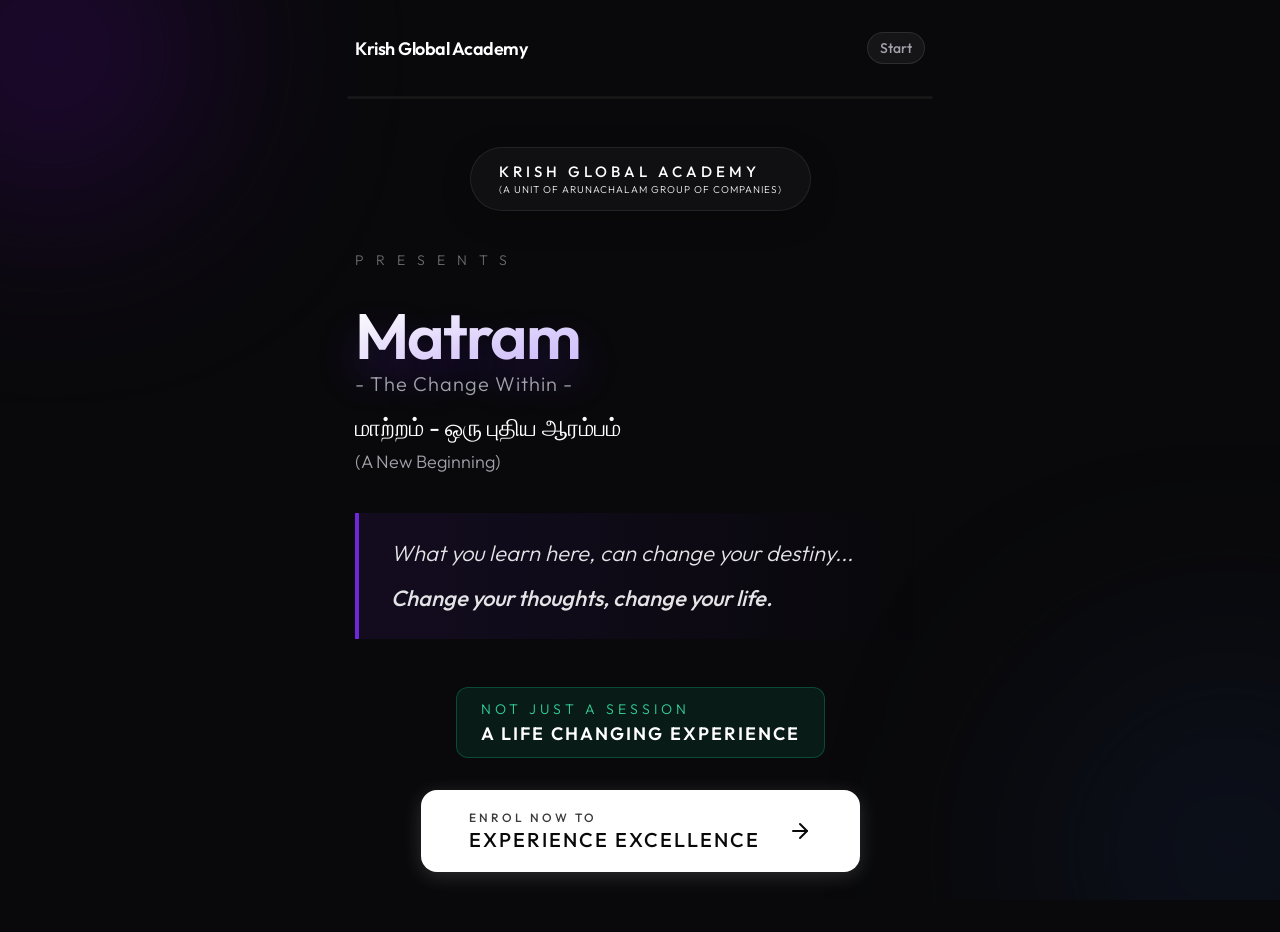
==== commit 897d32e7: "Update index.html" ====
--- a/index.html
+++ b/index.html
@@ -292,7 +292,9 @@
       <div class="screen" data-index="12">
         <div class="content">
           <h2>Charity Contribution</h2>
-          <p class="subtitle">Would you like to contribute for charity?</p>
+          <p class="subtitle">Would you like to contribute for charity? <br>
+            Your Contribution will create value in someone's Life !!
+          </p>
           <div class="options-grid" data-field="charity">
             <div class="option-card" data-value="Yes">
               <span>Yes</span>
@@ -321,8 +323,25 @@
               <polyline points="20 6 9 17 4 12"></polyline>
             </svg>
           </div>
-          <h1>Successfully Registered!</h1>
-          <p class="subtitle">Thank you for submitting your details. Our team will contact you within 24 hours.</p>
+
+          <!-- Krishna Vibe: Stylish Flute & Feather -->
+          <div class="krishna-elements"
+            style="margin: 8px 0; opacity: 0.6; transform: rotate(-2deg); display: flex; justify-content: center;">
+
+          </div>
+          <h1 class="main-title"
+            style="font-size: 52px; margin-bottom: 12px; text-shadow: 0 10px 30px rgba(109, 40, 217, 0.2);">THANK YOU
+          </h1>
+          <h2 style="font-size: 24px; color: var(--success); margin-bottom: 16px;">Successfully Registered!</h2>
+          <p class="subtitle" style="margin-bottom: 24px;">
+            Thank you for submitting your details. Our team will contact you within 24 hours.
+          </p>
+          <div class="quote-box"
+            style="border-left: none; background: rgba(16, 185, 129, 0.05); border: 1px solid rgba(16, 185, 129, 0.2); border-radius: 12px; padding: 16px; text-align: center; margin-bottom: 0;">
+            <p style="color: #e4e4e7; font-size: 15px; margin-bottom: 8px;">Your Contribution will add value in
+              someone's Life !!</p>
+            <p style="color: #34d399;"><strong>Let's Transform.. Tranquilize..</strong></p>
+          </div>
         </div>
       </div>
 
--- a/style.css
+++ b/style.css
@@ -242,6 +242,9 @@
 
 input[type="text"],
 input[type="email"],
+input[type="number"],
+input[type="tel"],
+input[type="date"],
 textarea {
   width: 100%;
   background: transparent;
@@ -426,7 +429,32 @@
   height: 40px;
 }
 
-/* Animations */
+/* Specific Input Styling */
+input[type="date"]::-webkit-calendar-picker-indicator {
+  filter: invert(1);
+  cursor: pointer;
+  opacity: 0.6;
+}
+
+input[type="date"]::-webkit-calendar-picker-indicator:hover {
+  opacity: 1;
+}
+
+/* Conditional Inputs */
+.conditional-wrap {
+  overflow: hidden;
+  max-height: 0;
+  opacity: 0;
+  transition: max-height 0.5s ease-out, opacity 0.5s ease-out;
+  margin-top: 0;
+}
+
+.conditional-wrap.show {
+  max-height: 200px;
+  opacity: 1;
+  margin-top: 16px;
+}
+
 .fade-in-up {
   animation: fadeInUp 0.8s cubic-bezier(0.16, 1, 0.3, 1) forwards;
 }
@@ -493,14 +521,14 @@
   font-size: 9px;
   letter-spacing: 1px;
   text-transform: uppercase;
-  color: var(--text-secondary);
+  color: #f4f4f5;
 }
 
 .presents-text {
   font-size: 12px;
   letter-spacing: 8px;
   text-transform: uppercase;
-  color: var(--accent);
+  color: rgba(255, 255, 255, 0.4);
   margin-bottom: 24px;
 }
 
